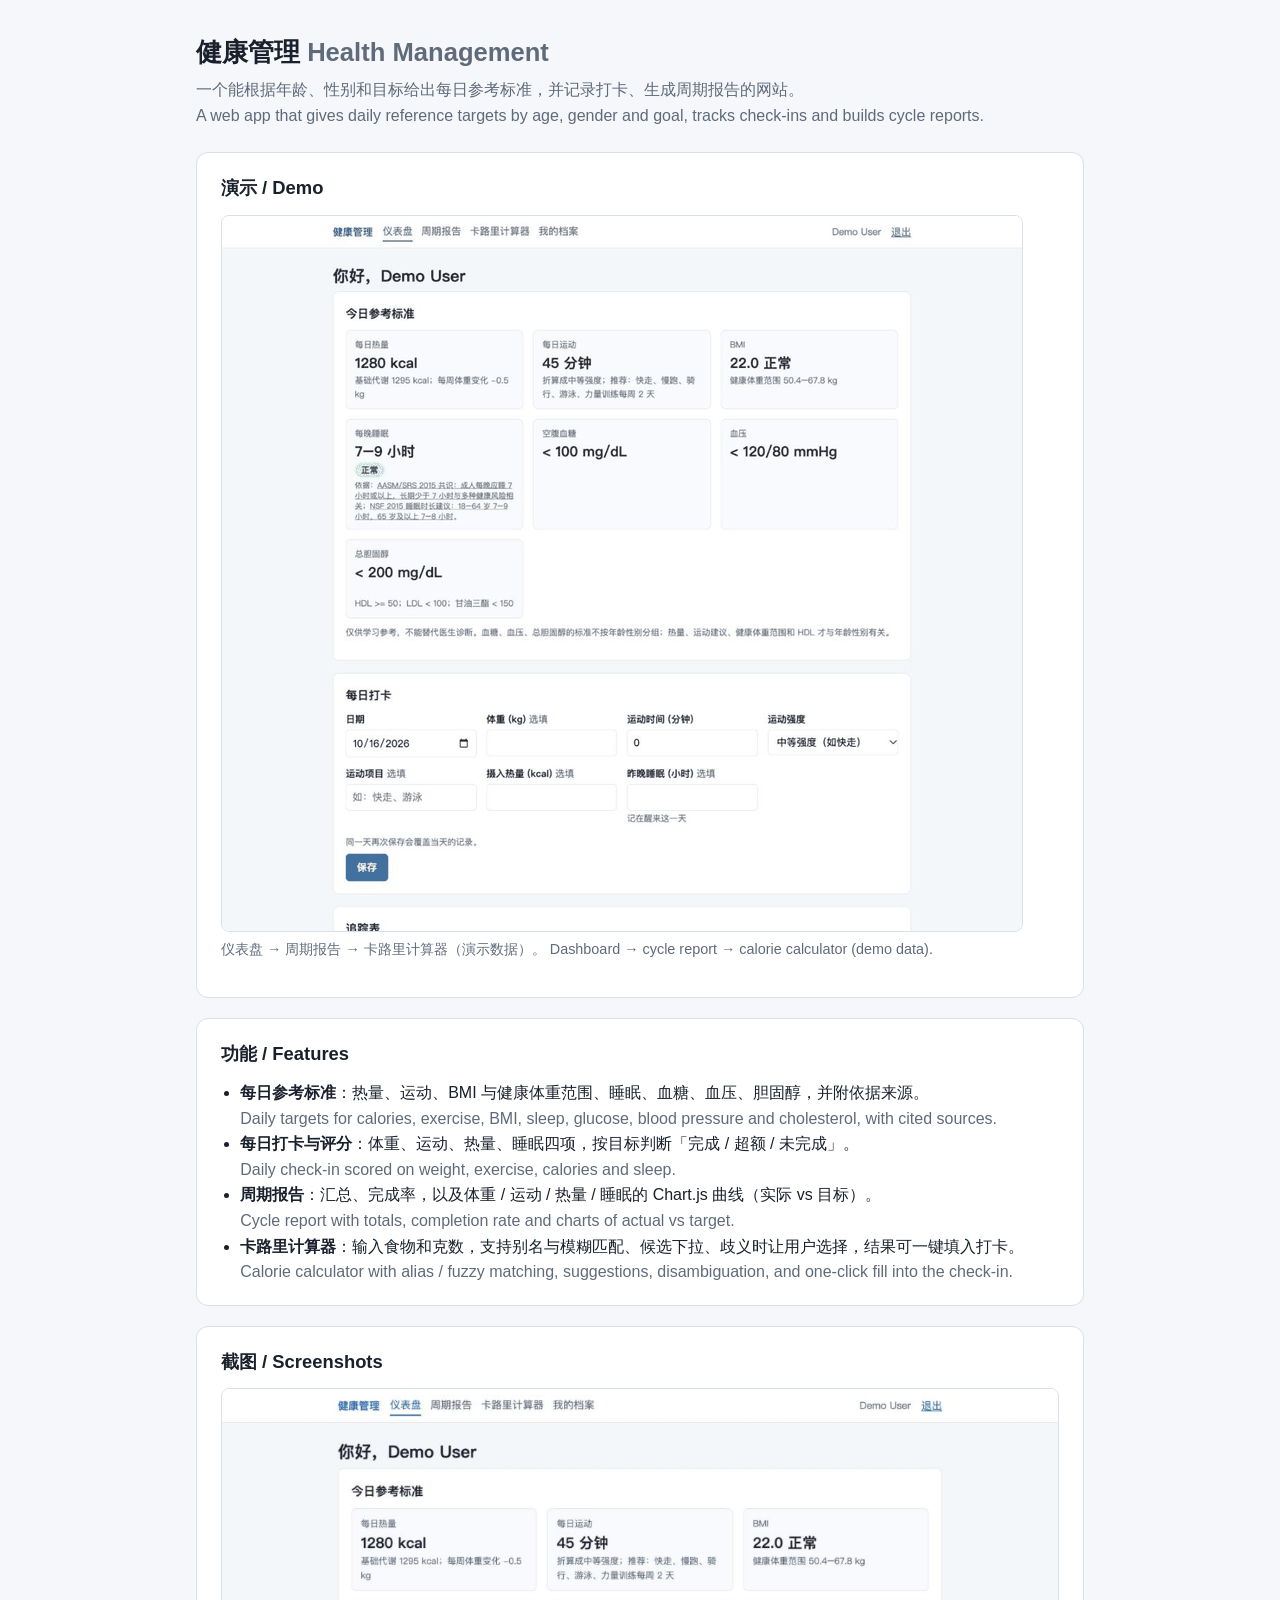
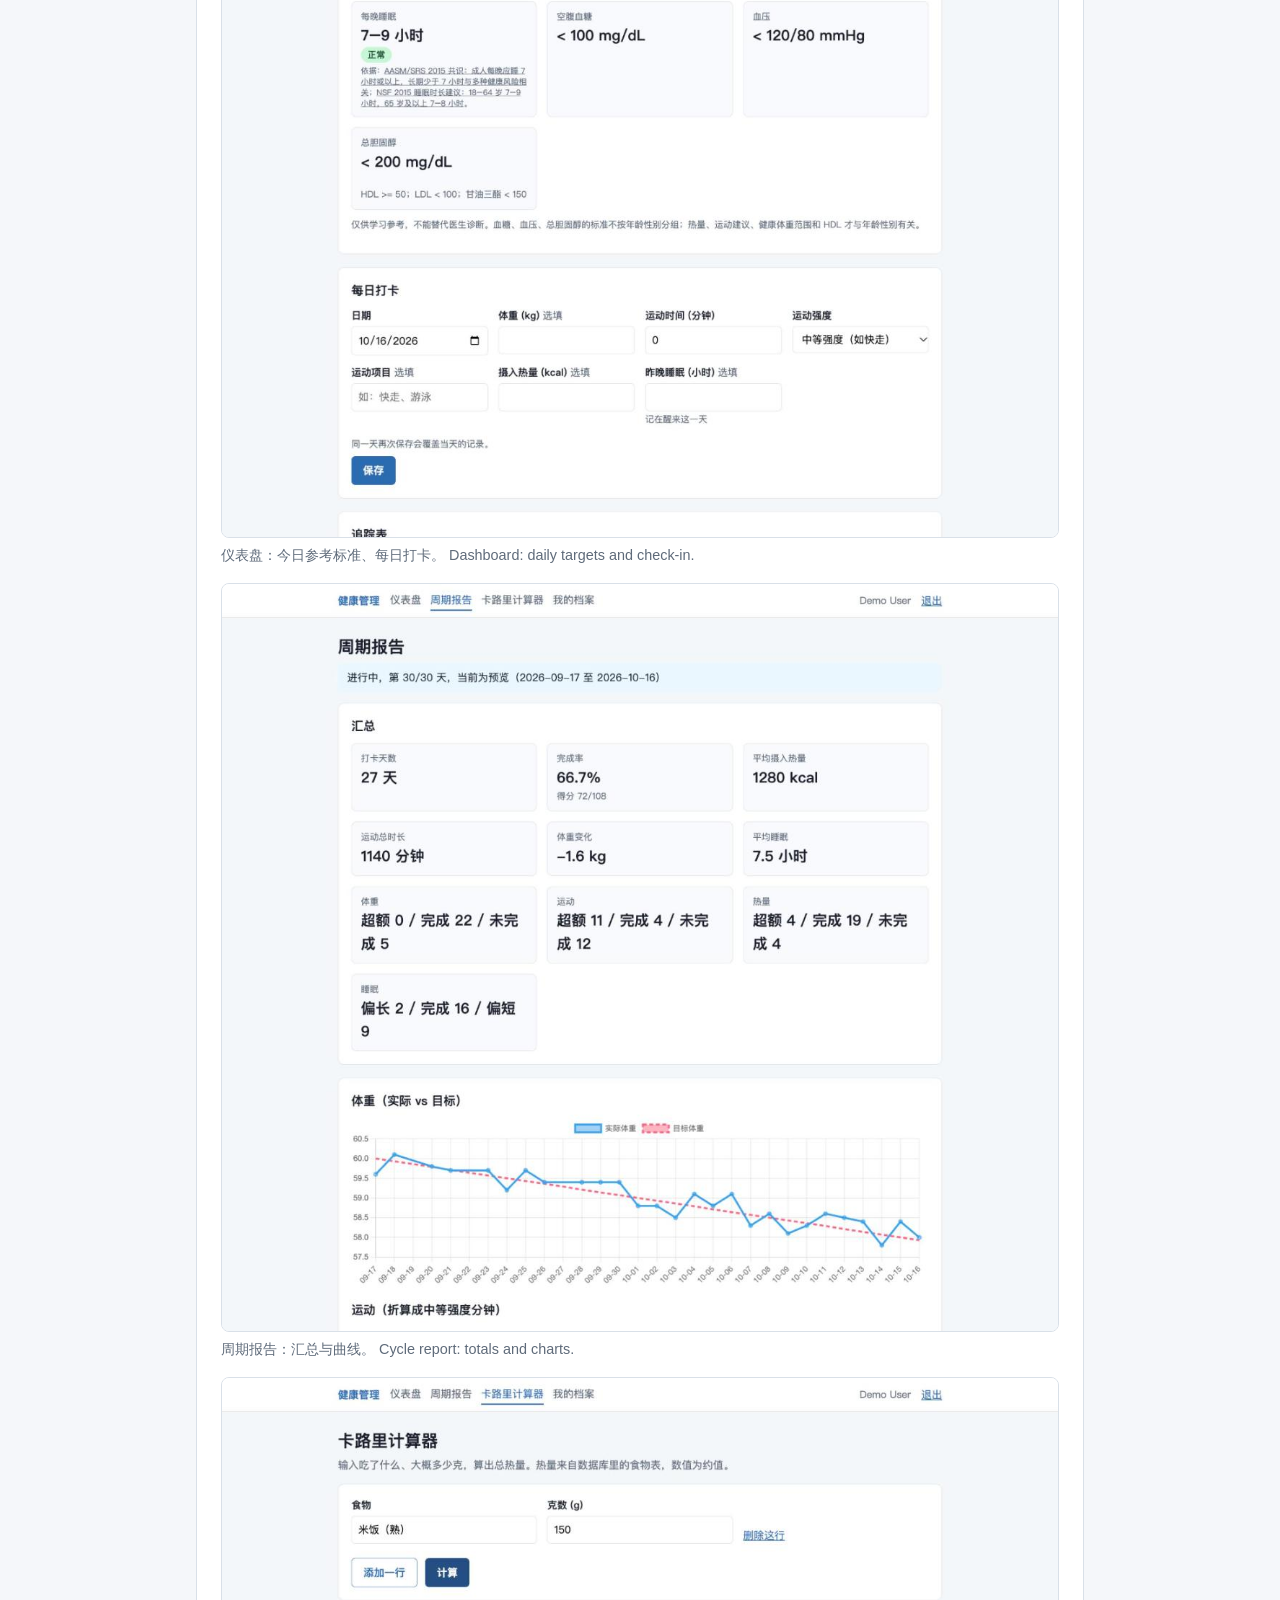
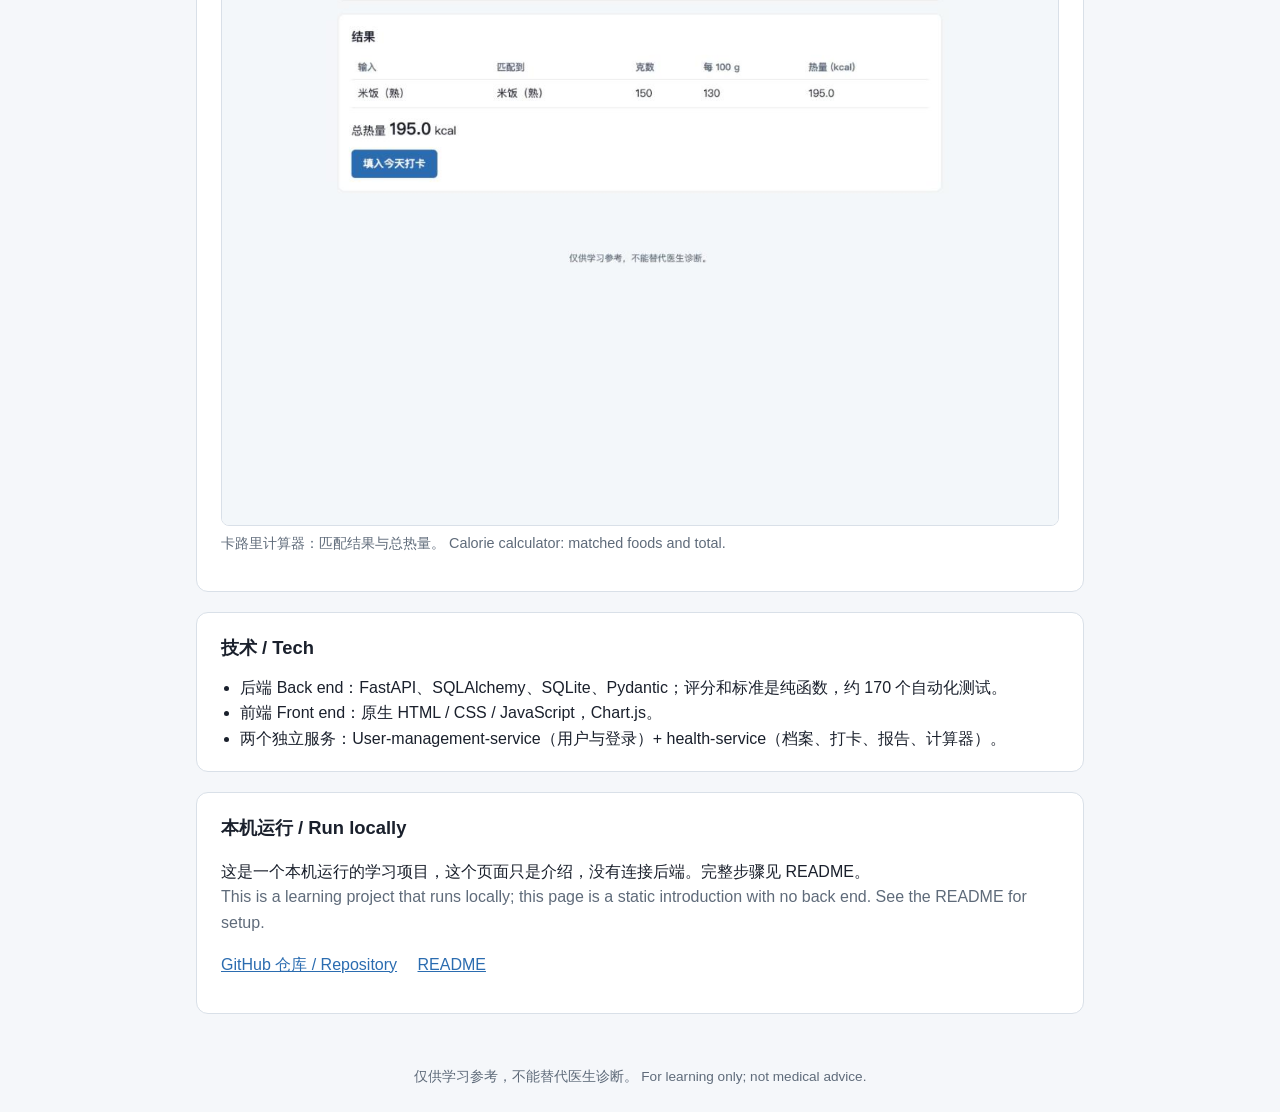
==== health-web/index.html @ 7589d2bd "公网页面改为项目介绍页：演示 GIF、截图、功能说明；本机后端未启动时给出启动提示" ====
<!doctype html>
<html lang="zh-CN">
<head>
  <meta charset="utf-8">
  <meta name="viewport" content="width=device-width, initial-scale=1">
  <title>健康管理 · 项目演示 / Health Management Demo</title>
  <link rel="stylesheet" href="style.css">
  <style>
    .intro { max-width: 920px; margin: 0 auto; padding: 32px 16px 8px; }
    .intro h1 { margin: 0 0 4px; }
    .intro .sub { color: var(--muted); margin: 0 0 24px; }
    .intro section { background: var(--card); border: 1px solid var(--border); border-radius: 12px; padding: 20px 24px; margin-bottom: 20px; }
    .intro h2 { margin-top: 0; font-size: 1.15rem; }
    .intro img { max-width: 100%; height: auto; border: 1px solid var(--border); border-radius: 8px; display: block; }
    .intro figure { margin: 0 0 16px; }
    .intro figcaption { color: var(--muted); font-size: 0.9rem; margin-top: 6px; }
    .intro ul { padding-left: 1.2em; margin: 0; }
    .intro .links a { margin-right: 16px; }
    .intro pre { background: var(--bg); padding: 12px; border-radius: 8px; overflow-x: auto; }
    .intro .en { color: var(--muted); }
  </style>
</head>
<body>
  <main class="intro">
    <h1>健康管理 <span class="en">Health Management</span></h1>
    <p class="sub">一个能根据年龄、性别和目标给出每日参考标准，并记录打卡、生成周期报告的网站。<br>
      <span class="en">A web app that gives daily reference targets by age, gender and goal, tracks check-ins and builds cycle reports.</span></p>

    <section>
      <h2>演示 / Demo</h2>
      <figure>
        <img src="img/demo.gif" alt="演示动画：仪表盘、周期报告、卡路里计算器">
        <figcaption>仪表盘 → 周期报告 → 卡路里计算器（演示数据）。 Dashboard → cycle report → calorie calculator (demo data).</figcaption>
      </figure>
    </section>

    <section>
      <h2>功能 / Features</h2>
      <ul>
        <li><b>每日参考标准</b>：热量、运动、BMI 与健康体重范围、睡眠、血糖、血压、胆固醇，并附依据来源。<br>
          <span class="en">Daily targets for calories, exercise, BMI, sleep, glucose, blood pressure and cholesterol, with cited sources.</span></li>
        <li><b>每日打卡与评分</b>：体重、运动、热量、睡眠四项，按目标判断「完成 / 超额 / 未完成」。<br>
          <span class="en">Daily check-in scored on weight, exercise, calories and sleep.</span></li>
        <li><b>周期报告</b>：汇总、完成率，以及体重 / 运动 / 热量 / 睡眠的 Chart.js 曲线（实际 vs 目标）。<br>
          <span class="en">Cycle report with totals, completion rate and charts of actual vs target.</span></li>
        <li><b>卡路里计算器</b>：输入食物和克数，支持别名与模糊匹配、候选下拉、歧义时让用户选择，结果可一键填入打卡。<br>
          <span class="en">Calorie calculator with alias / fuzzy matching, suggestions, disambiguation, and one-click fill into the check-in.</span></li>
      </ul>
    </section>

    <section>
      <h2>截图 / Screenshots</h2>
      <figure>
        <img src="img/dashboard.jpg" alt="仪表盘：今日参考标准与每日打卡">
        <figcaption>仪表盘：今日参考标准、每日打卡。 Dashboard: daily targets and check-in.</figcaption>
      </figure>
      <figure>
        <img src="img/report.jpg" alt="周期报告：汇总与体重曲线">
        <figcaption>周期报告：汇总与曲线。 Cycle report: totals and charts.</figcaption>
      </figure>
      <figure>
        <img src="img/calculator-result.jpg" alt="卡路里计算器结果">
        <figcaption>卡路里计算器：匹配结果与总热量。 Calorie calculator: matched foods and total.</figcaption>
      </figure>
    </section>

    <section>
      <h2>技术 / Tech</h2>
      <ul>
        <li>后端 Back end：FastAPI、SQLAlchemy、SQLite、Pydantic；评分和标准是纯函数，约 170 个自动化测试。</li>
        <li>前端 Front end：原生 HTML / CSS / JavaScript，Chart.js。</li>
        <li>两个独立服务：User-management-service（用户与登录）+ health-service（档案、打卡、报告、计算器）。</li>
      </ul>
    </section>

    <section>
      <h2>本机运行 / Run locally</h2>
      <p>这是一个本机运行的学习项目，这个页面只是介绍，没有连接后端。完整步骤见 README。<br>
        <span class="en">This is a learning project that runs locally; this page is a static introduction with no back end. See the README for setup.</span></p>
      <p class="links">
        <a href="https://github.com/michellewang422-eng/health-management" target="_blank" rel="noopener">GitHub 仓库 / Repository</a>
        <a href="https://github.com/michellewang422-eng/health-management#readme" target="_blank" rel="noopener">README</a>
      </p>
    </section>
  </main>
  <footer class="site-footer">仅供学习参考，不能替代医生诊断。 For learning only; not medical advice.</footer>
</body>
</html>
---- health-web/style.css ----
/* ============================================================
   style.css —— 所有页面共用的样式
   ============================================================ */

/* CSS 变量：颜色只在这里定义一次，改主题色只改这几行 */
:root {
  --primary: #2b6cb0;
  --primary-dark: #234e82;
  --good: #2f855a;        /* 绿：完成 / 超额（好）*/
  --warn: #c05621;        /* 橙：提醒 */
  --bad: #9b2c2c;         /* 红：没做到 */
  --bg: #f5f7fa;
  --card: #ffffff;
  --text: #1a202c;
  --muted: #5f6b7a;
  --border: #d9e0e8;
}

* { box-sizing: border-box; }

body {
  margin: 0;
  background: var(--bg);
  color: var(--text);
  font: 16px/1.6 -apple-system, "PingFang SC", "Microsoft YaHei", "Segoe UI", sans-serif;
}

/* 居中布局：内容最宽 960px，左右自动留白 */
.wrap { max-width: 960px; margin: 0 auto; padding: 24px 16px 48px; }
.narrow { max-width: 440px; }

h1 { font-size: 1.6rem; margin: 0 0 4px; }
h2 { font-size: 1.15rem; margin: 0 0 12px; }
.sub { color: var(--muted); margin: 0 0 16px; }
a { color: var(--primary); }

/* ---- 导航栏：flex 横向排列 ---- */
#nav { background: var(--card); border-bottom: 1px solid var(--border); }
.nav-inner {
  max-width: 960px; margin: 0 auto; padding: 10px 16px;
  display: flex; align-items: center; gap: 16px; flex-wrap: wrap;
}
.brand { font-weight: 700; color: var(--primary); }
.nav-links { display: flex; gap: 14px; flex: 1; flex-wrap: wrap; }
.nav-links a { text-decoration: none; color: var(--muted); padding: 2px 0; }
.nav-links a.active { color: var(--primary); border-bottom: 2px solid var(--primary); }
.who { color: var(--muted); font-size: 0.95rem; }
.link-btn {
  background: none; border: 0; color: var(--primary); cursor: pointer;
  font: inherit; padding: 0; text-decoration: underline;
}

/* ---- 卡片 ---- */
.card {
  background: var(--card); border: 1px solid var(--border); border-radius: 10px;
  padding: 20px; margin-bottom: 20px;
}

/* ---- 表单 ---- */
.field { margin-bottom: 14px; }
label { display: block; font-weight: 600; margin-bottom: 4px; font-size: 0.95rem; }
.opt { font-weight: 400; color: var(--muted); }
input, select, textarea {
  width: 100%; padding: 8px 10px; font: inherit;
  border: 1px solid var(--border); border-radius: 6px; background: #fff;
}
input:focus, select:focus, textarea:focus {
  outline: 2px solid var(--primary); outline-offset: 1px;
}
.hint { color: var(--muted); font-size: 0.85rem; margin-top: 2px; }

/* 表单里并排的字段：窄屏自动换行 */
.row { display: grid; grid-template-columns: repeat(auto-fit, minmax(180px, 1fr)); gap: 0 16px; }

.btn {
  background: var(--primary); color: #fff; border: 0; border-radius: 6px;
  padding: 9px 18px; font: inherit; font-weight: 600; cursor: pointer;
}
.btn:hover { background: var(--primary-dark); }
.btn:disabled { opacity: 0.6; cursor: not-allowed; }
.btn.block { width: 100%; }
.btn.danger { background: var(--bad); }
.btn.ghost { background: transparent; color: var(--primary); border: 1px solid var(--primary); }
.btn-row { display: flex; gap: 12px; flex-wrap: wrap; margin-top: 8px; }

/* ---- 提示区（错误 / 成功）---- */
.alert {
  padding: 10px 14px; border-radius: 6px; margin-bottom: 14px;
  background: #fff5f5; border: 1px solid #feb2b2; color: var(--bad);
}
.alert.ok { background: #f0fff4; border-color: #9ae6b4; color: var(--good); }

/* ---- 徽章：颜色 + 文字一起表达含义（不只靠颜色）---- */
.badge {
  display: inline-block; padding: 1px 10px; border-radius: 999px;
  font-size: 0.85rem; font-weight: 600; white-space: nowrap;
}
.badge.good { background: #c6f6d5; color: #22543d; }
.badge.warn { background: #feebc8; color: #7b341e; }
.badge.bad  { background: #fed7d7; color: #742a2a; }
.badge.none { background: #edf2f7; color: var(--muted); }

/* ---- 卡片网格：自动按宽度排成 1~3 列 ---- */
.grid { display: grid; grid-template-columns: repeat(auto-fit, minmax(240px, 1fr)); gap: 16px; }
.stat { background: #f8fafc; border: 1px solid var(--border); border-radius: 8px; padding: 12px 14px; }
.stat .label { color: var(--muted); font-size: 0.85rem; }
.stat .value { font-size: 1.4rem; font-weight: 700; }
.stat .note { color: var(--muted); font-size: 0.85rem; }

/* ---- 表格：外面套一层可横向滚动的盒子，窄屏时只有表格滚动，整页不滚 ---- */
.table-wrap { overflow-x: auto; }
table { border-collapse: collapse; width: 100%; min-width: 640px; }
th, td { padding: 8px 10px; border-bottom: 1px solid var(--border); text-align: left; white-space: nowrap; }
th { color: var(--muted); font-weight: 600; font-size: 0.9rem; }
tbody tr { cursor: pointer; }
tbody tr:hover { background: #f1f5f9; }

.disclaimer { color: var(--muted); font-size: 0.85rem; margin-top: 12px; }
.muted { color: var(--muted); }

/* ---- 手机适配 ---- */
@media (max-width: 640px) {
  h1 { font-size: 1.35rem; }
  .card { padding: 16px; }
  .nav-inner { gap: 10px; }
}

/* 参考标准里的小字依据（带链接） */
.evidence { display: block; margin-top: 4px; color: var(--muted); font-size: 0.75rem; line-height: 1.4; }
.evidence a { color: inherit; text-decoration: underline; }

/* 周期报告 */
.status-bar { background: #ebf8ff; border-radius: 8px; padding: 10px 14px; margin: 0 0 16px; }
.chart-box { position: relative; height: 260px; margin-bottom: 20px; }

/* 卡路里计算器 */
.calc-row { align-items: end; }
.warn-box { background: #fffbeb; border-color: #f6e05e; color: #744210; }
.total { font-size: 1.1rem; margin: 12px 0; }
.total strong { font-size: 1.6rem; }

/* 每页底部的免责声明 */
.site-footer { text-align: center; color: var(--muted); font-size: 0.85rem; padding: 24px 16px; }

/* 食物候选下拉 */
.suggest-wrap { position: relative; }
.suggest { position: absolute; z-index: 10; left: 0; right: 0; top: 100%; margin: 2px 0 0; padding: 4px 0;
  list-style: none; background: #fff; border: 1px solid var(--border, #cbd5e0); border-radius: 8px;
  box-shadow: 0 4px 12px rgba(0,0,0,.12); max-height: 240px; overflow-y: auto; }
.suggest li { padding: 8px 12px; cursor: pointer; }
.suggest li:hover { background: #ebf8ff; }
.choice { margin: 4px 4px 0 0; padding: 4px 10px; font-size: 0.9rem; }

/* 提示对话框 */
.dialog { border: none; border-radius: 12px; padding: 24px 28px; max-width: 360px; width: calc(100% - 48px);
  box-shadow: 0 12px 40px rgba(0,0,0,.25); }
.dialog::backdrop { background: rgba(0,0,0,.35); }
.dialog h3 { margin: 0 0 8px; }
.dialog.error h3 { color: var(--bad); }
.dialog p { margin: 0 0 18px; line-height: 1.5; }

/* 后端连不上时盖住整页的说明层（api.js 的 showUnavailable） */
.unavailable {
  position: fixed; inset: 0; z-index: 1000;
  display: flex; align-items: center; justify-content: center;
  padding: 16px; background: var(--bg);
}
.unavailable-card {
  max-width: 520px; background: var(--card); border: 1px solid var(--border);
  border-radius: 12px; padding: 28px 24px; text-align: center;
}
.unavailable-card h2 { margin-top: 0; color: var(--warn); }
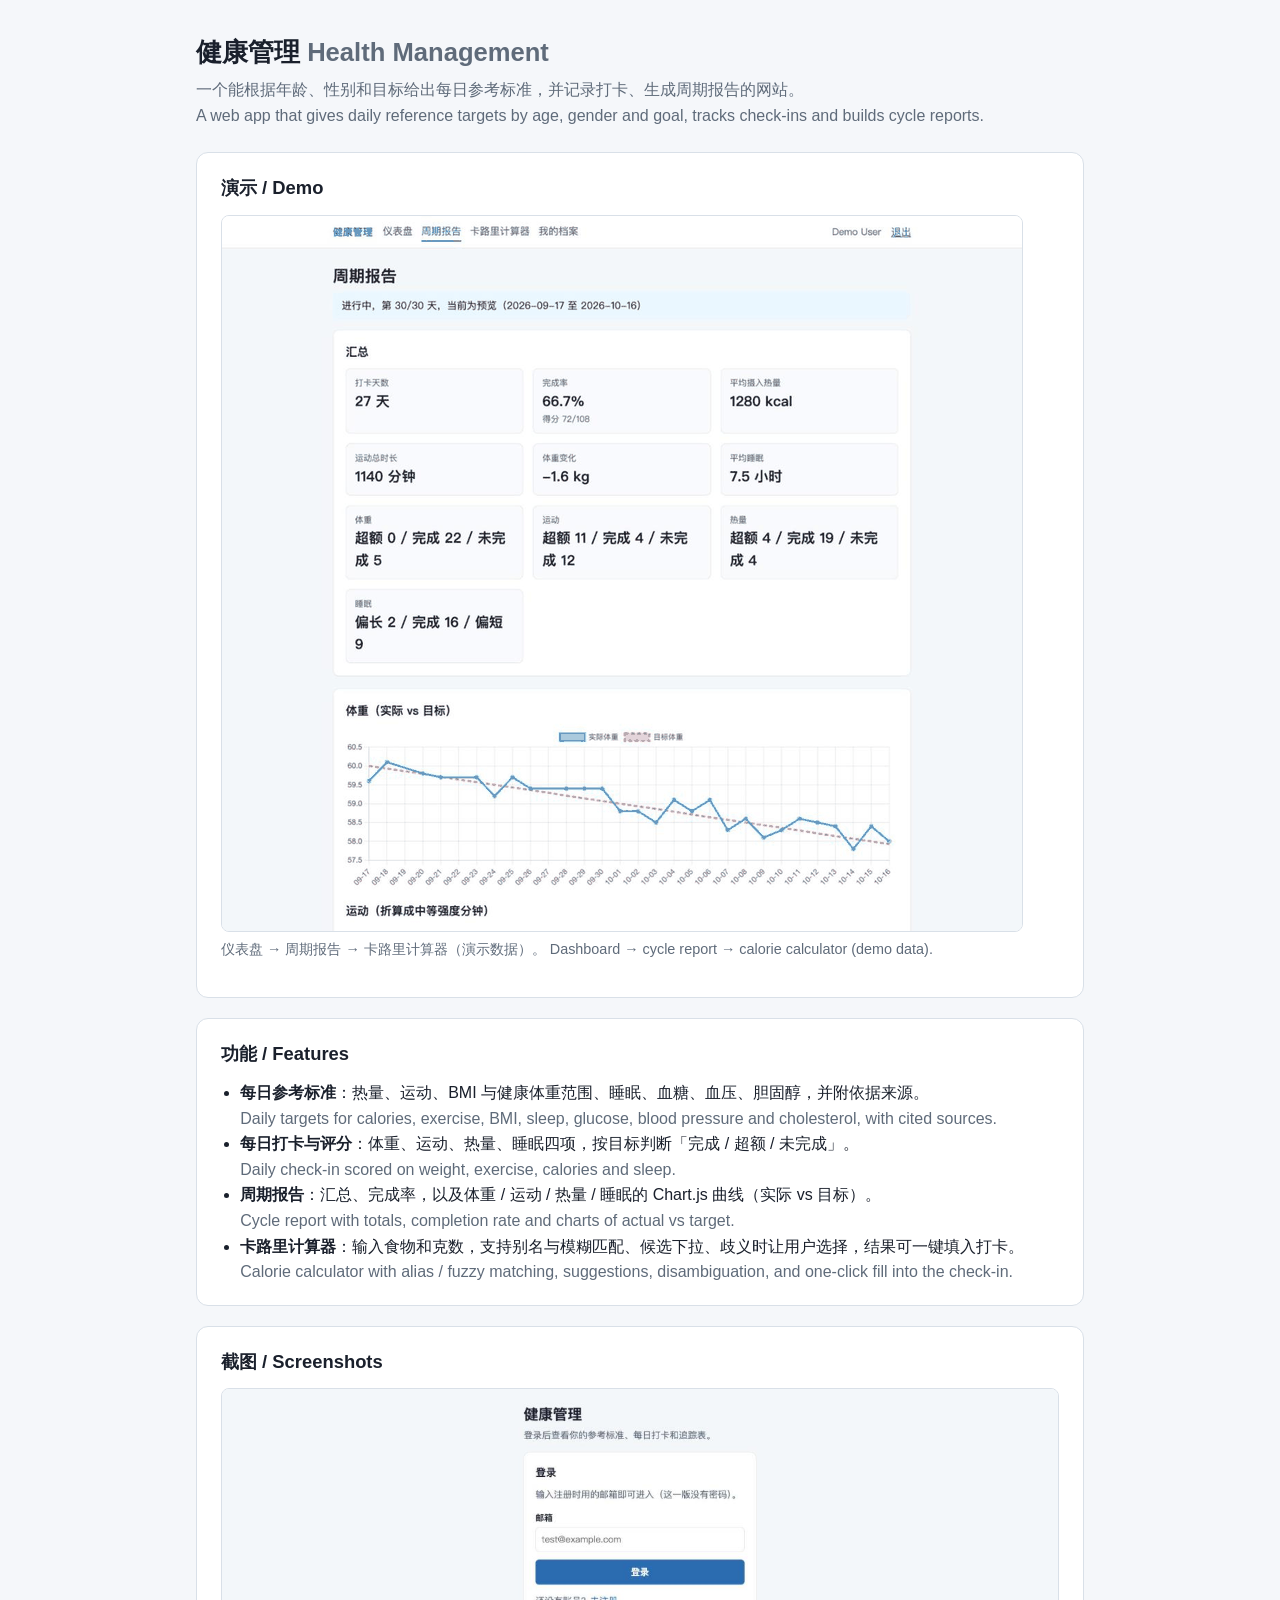
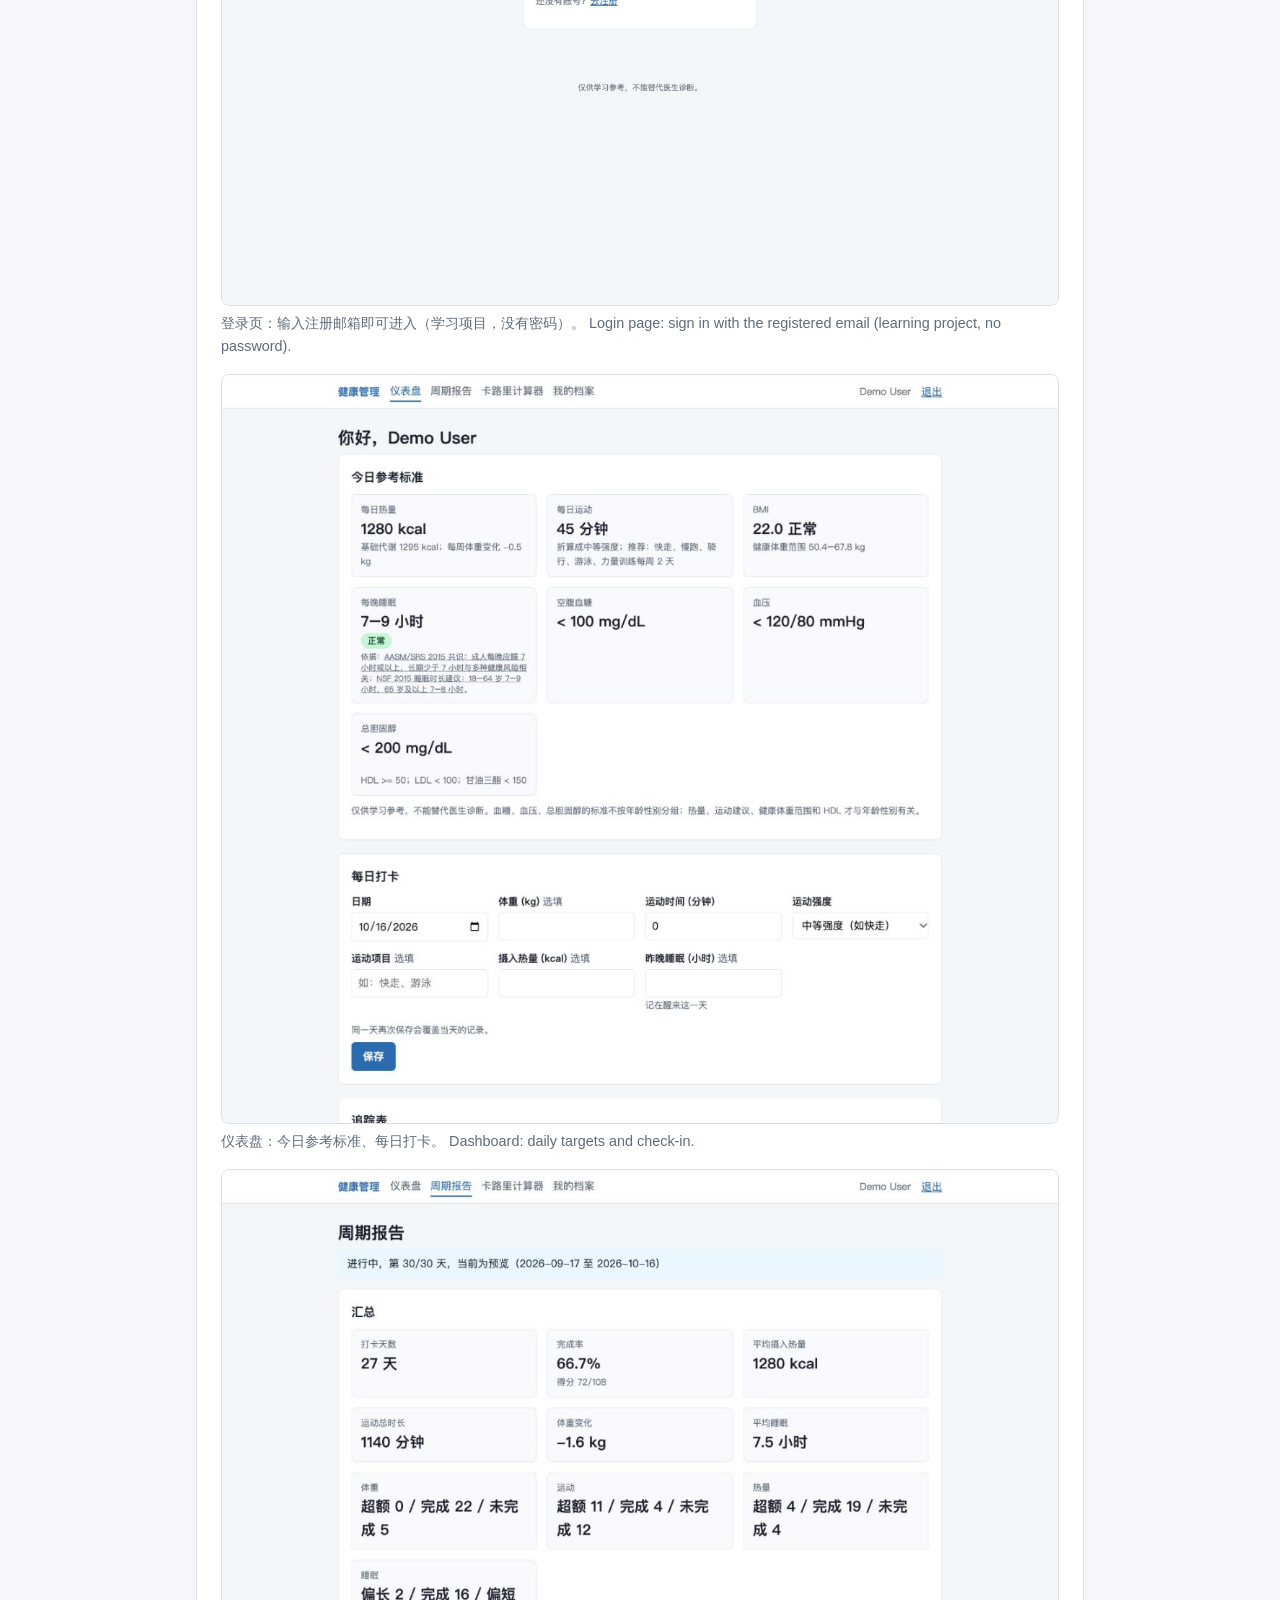
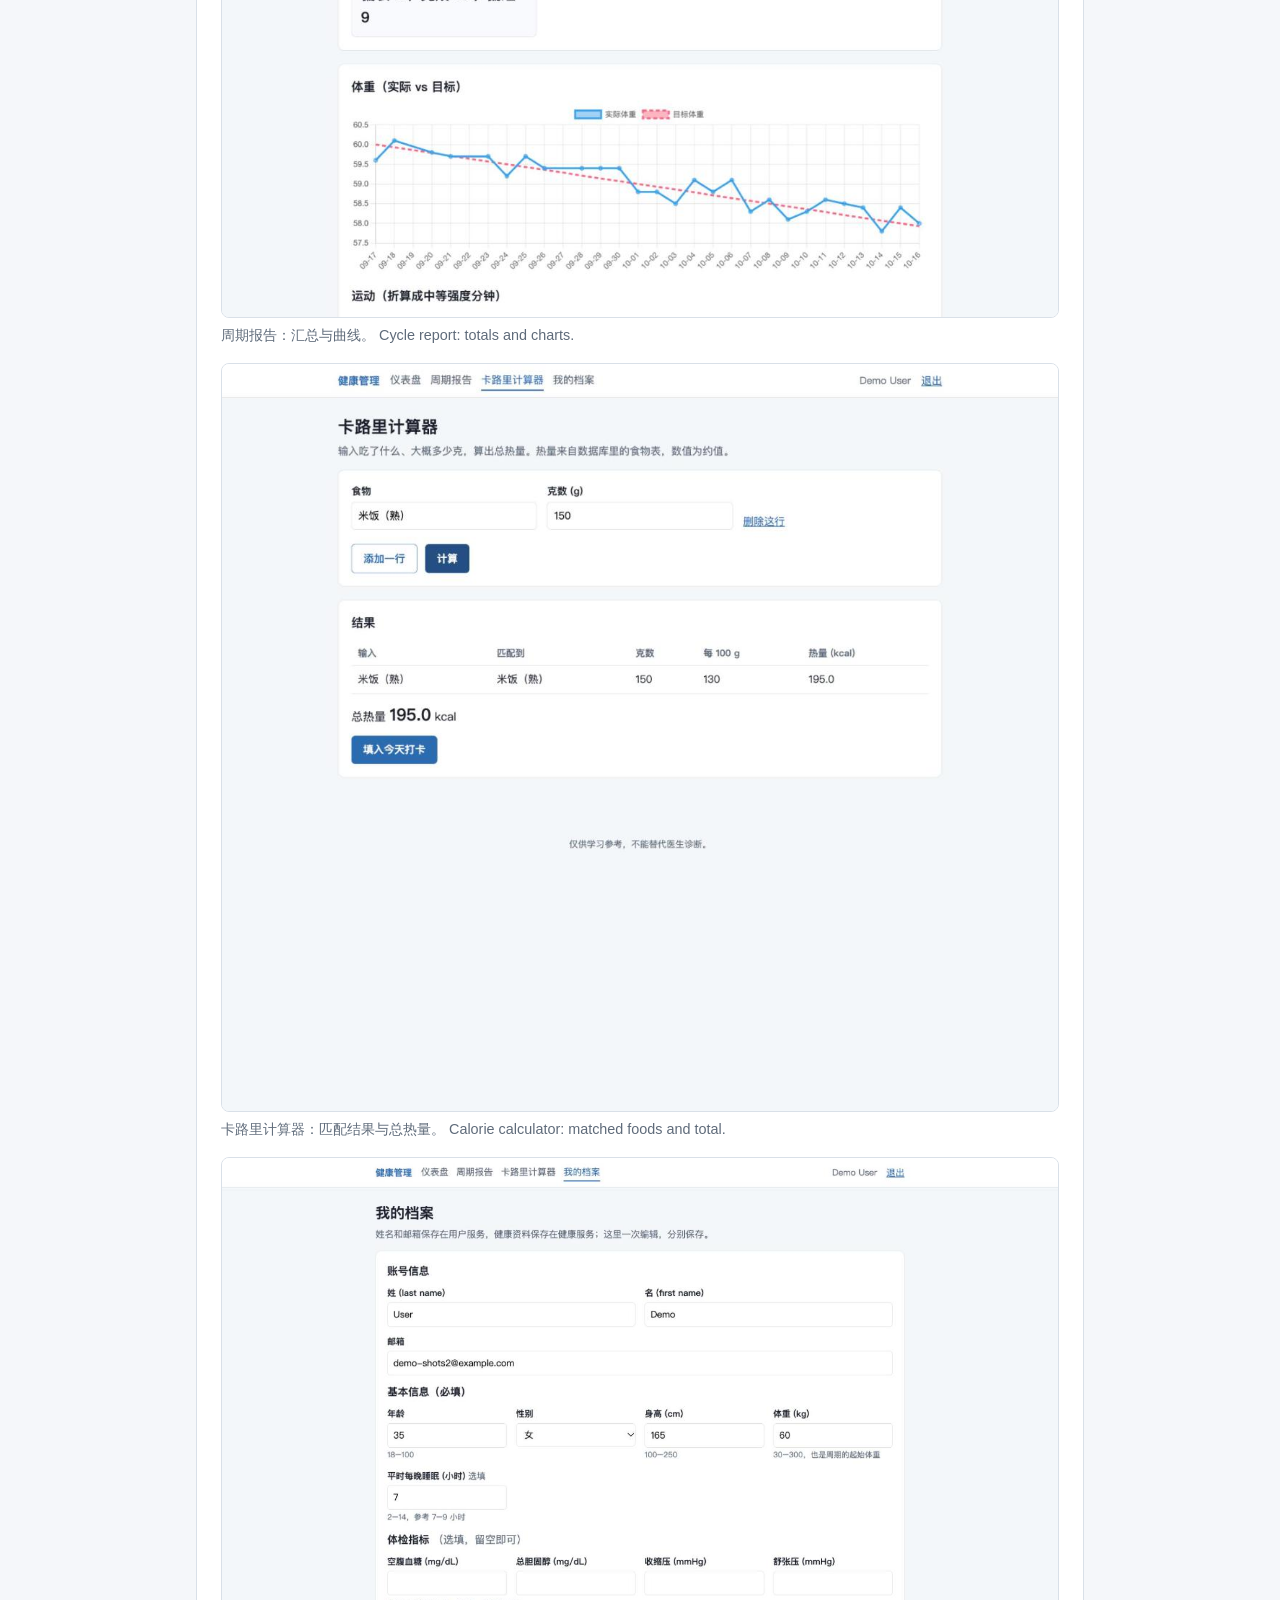
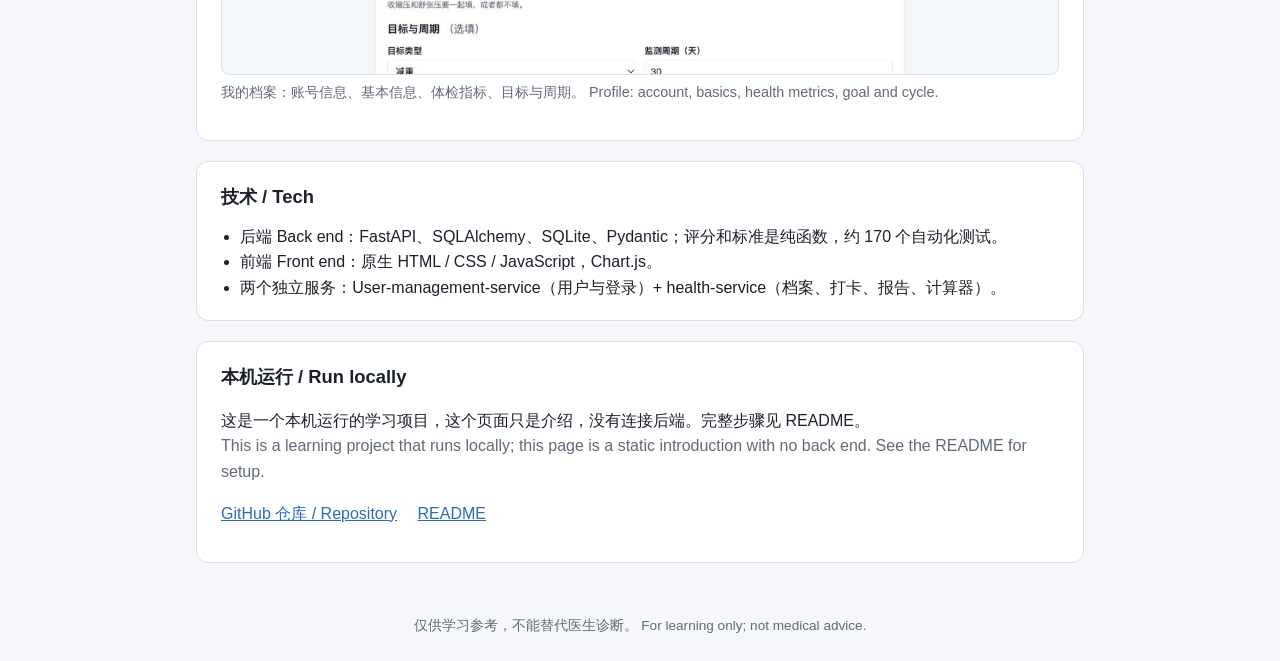
==== commit f419046e: "介绍页补充登录页和我的档案截图" ====
--- a/health-web/index.html
+++ b/health-web/index.html
@@ -51,6 +51,10 @@
     <section>
       <h2>截图 / Screenshots</h2>
       <figure>
+        <img src="img/login.jpg" alt="登录页">
+        <figcaption>登录页：输入注册邮箱即可进入（学习项目，没有密码）。 Login page: sign in with the registered email (learning project, no password).</figcaption>
+      </figure>
+      <figure>
         <img src="img/dashboard.jpg" alt="仪表盘：今日参考标准与每日打卡">
         <figcaption>仪表盘：今日参考标准、每日打卡。 Dashboard: daily targets and check-in.</figcaption>
       </figure>
@@ -61,6 +65,10 @@
       <figure>
         <img src="img/calculator-result.jpg" alt="卡路里计算器结果">
         <figcaption>卡路里计算器：匹配结果与总热量。 Calorie calculator: matched foods and total.</figcaption>
+      </figure>
+      <figure>
+        <img src="img/profile.jpg" alt="我的档案">
+        <figcaption>我的档案：账号信息、基本信息、体检指标、目标与周期。 Profile: account, basics, health metrics, goal and cycle.</figcaption>
       </figure>
     </section>
 
